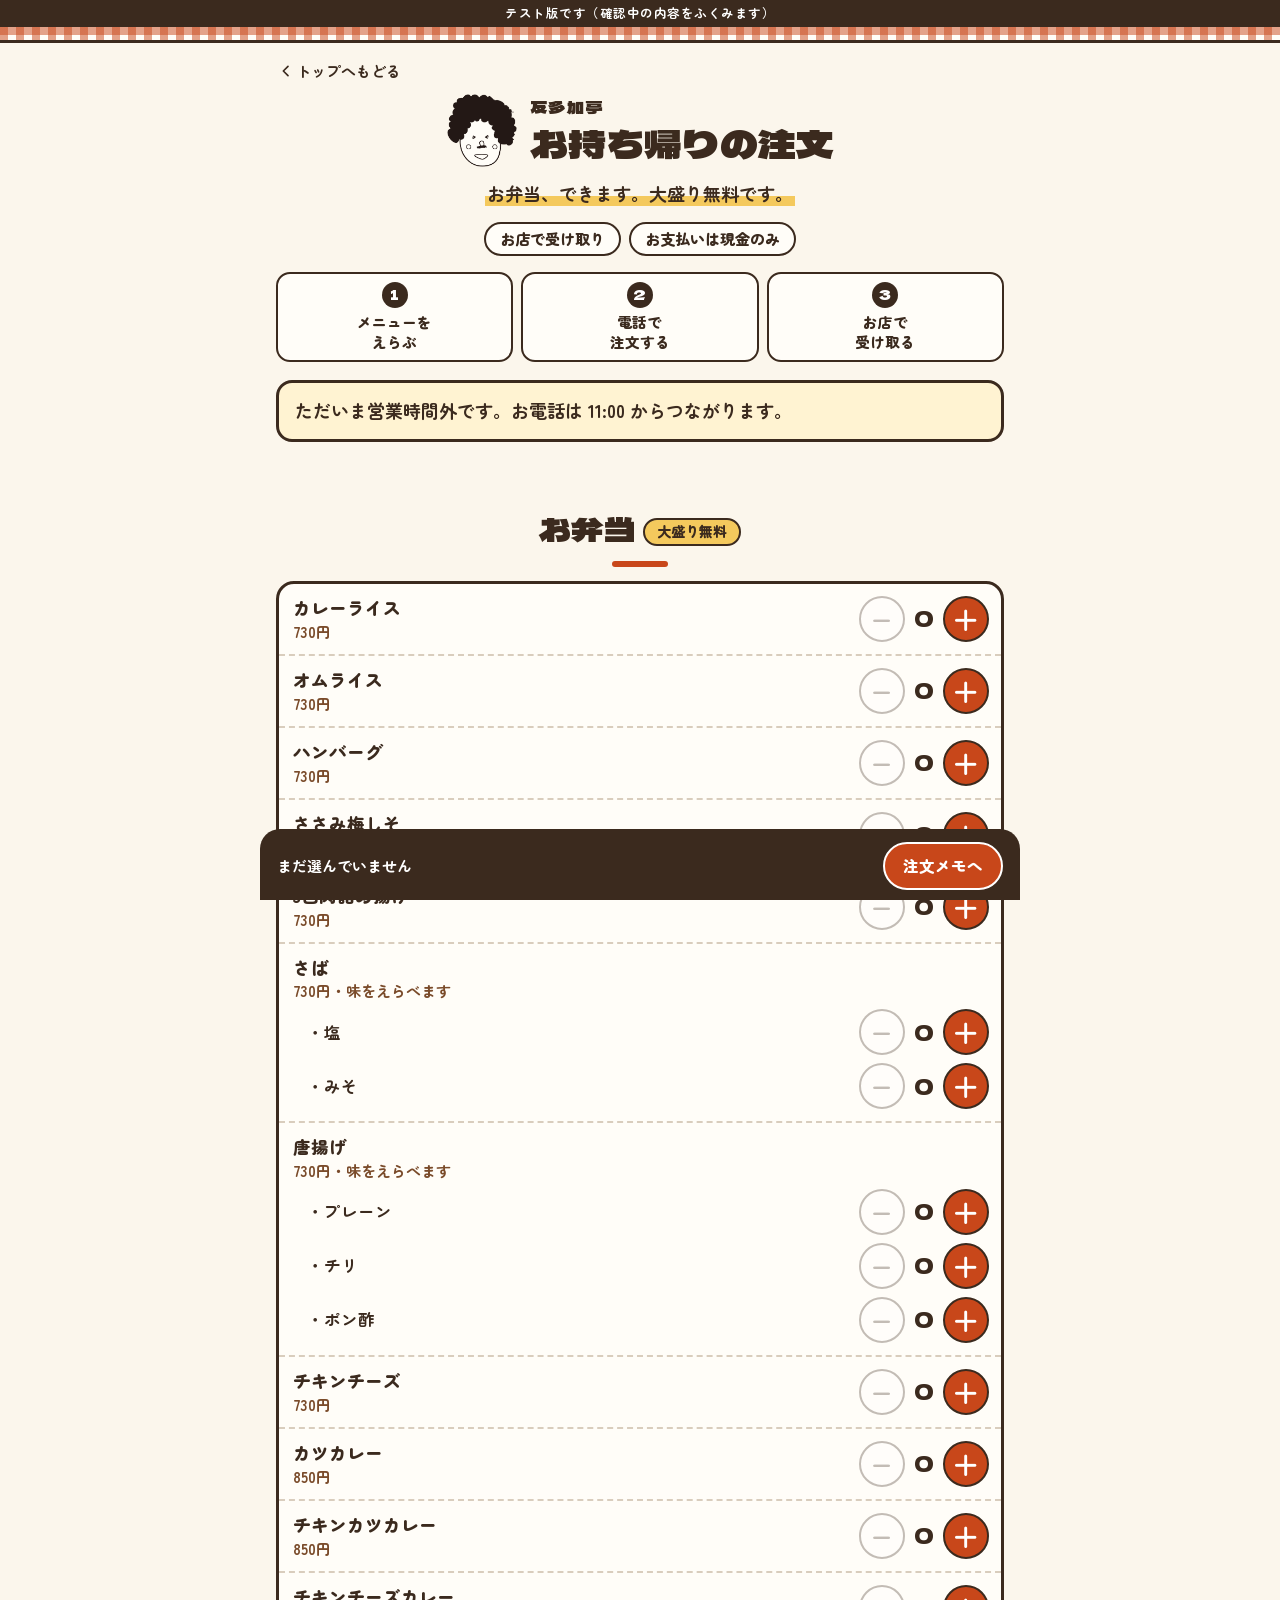
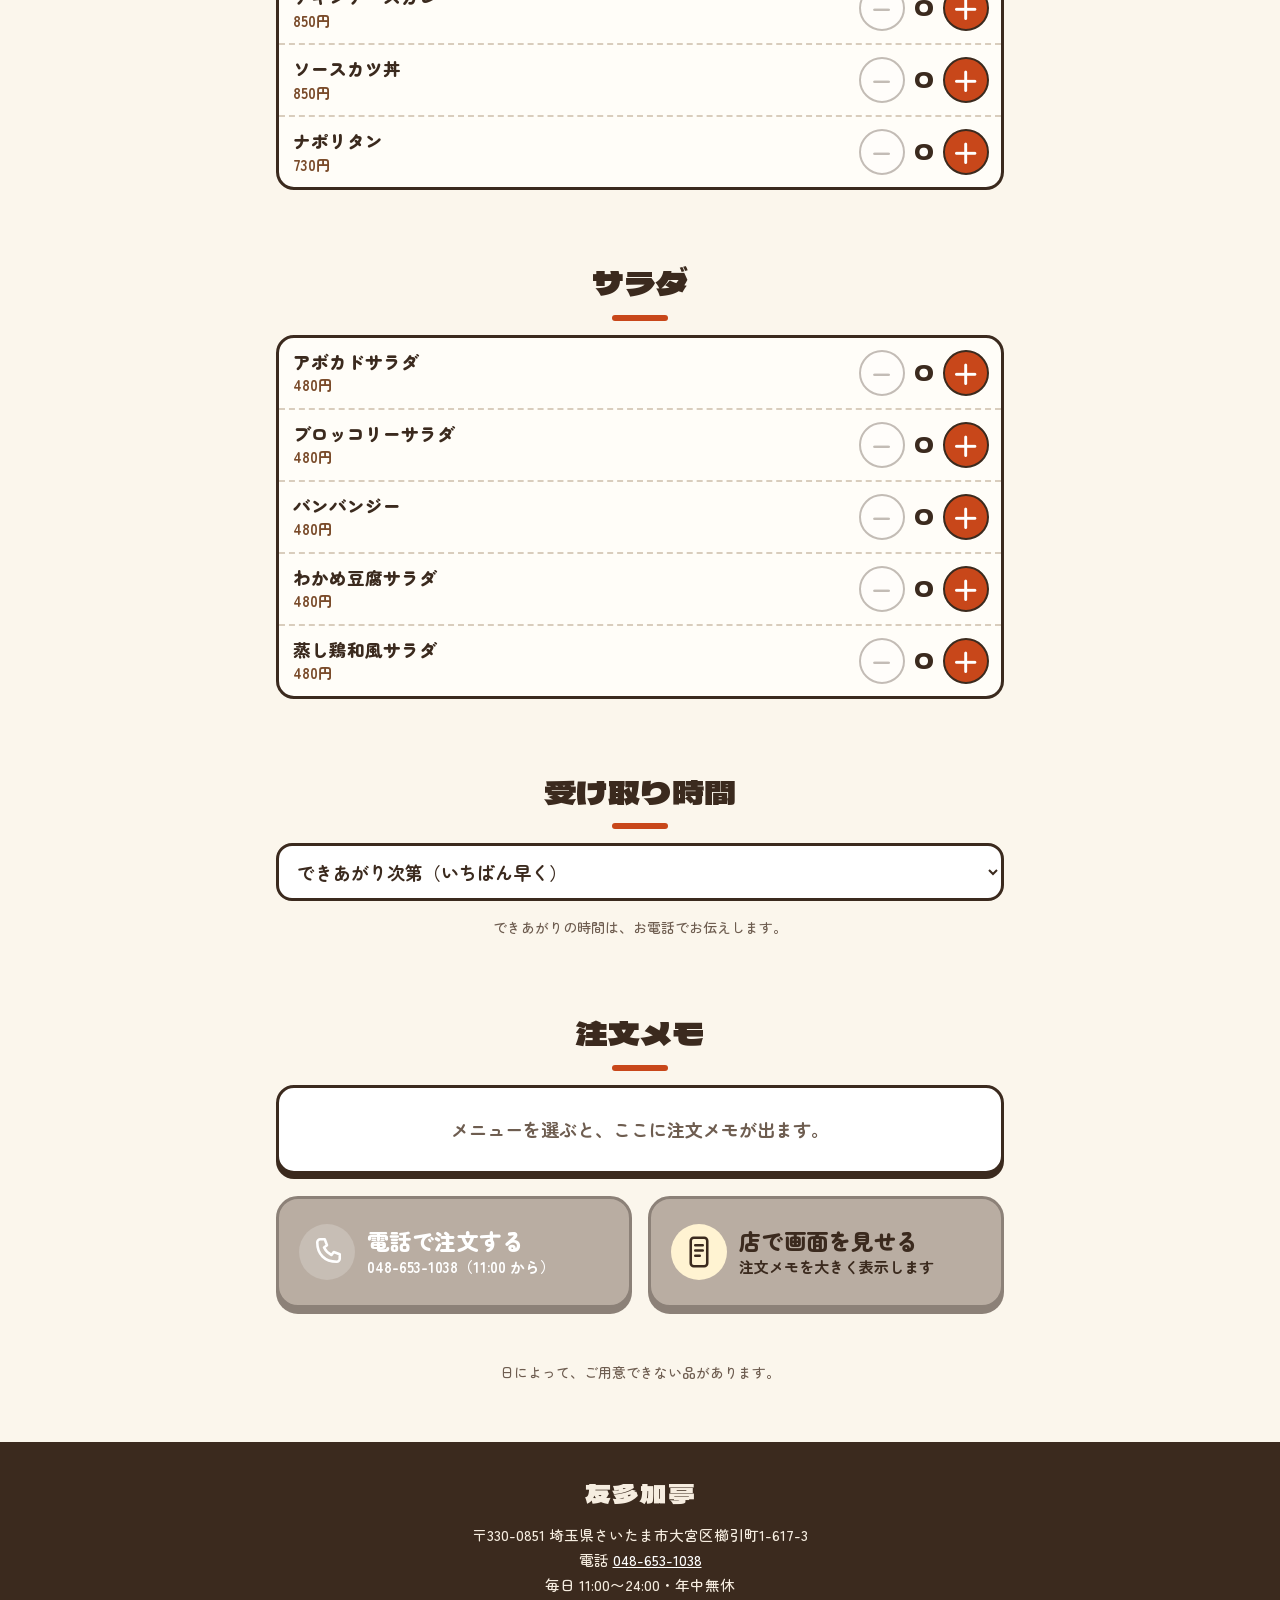
==== takeout.html @ 05f98ed3 "友多加亭 テスト版サイト（トップページと持ち帰り注文ページ） Co-Authored-By: Claude Fable 5.2 <noreply@anthropic.com>" ====
<!DOCTYPE html>
<html lang="ja">
<head>
  <meta charset="utf-8">
  <meta name="viewport" content="width=device-width, initial-scale=1, viewport-fit=cover">
  <title>お持ち帰りの注文｜友多加亭</title>
  <meta name="description" content="友多加亭のお持ち帰りメニュー。お弁当は730円から、大盛り無料。画面で選んで、お電話でご注文ください。お店で受け取り、お支払いは現金のみです。">
  <!-- テスト版：検索に載せない。本番公開のときにこの行を消す -->
  <meta name="robots" content="noindex, nofollow">
  <meta name="theme-color" content="#FBF6EC">
  <meta name="format-detection" content="telephone=no">
  <link rel="icon" href="images/favicon.png" type="image/png">
  <link rel="preconnect" href="https://fonts.googleapis.com">
  <link rel="preconnect" href="https://fonts.gstatic.com" crossorigin>
  <link href="https://fonts.googleapis.com/css2?family=Dela+Gothic+One&family=Yomogi&family=Zen+Maru+Gothic:wght@500;700;900&display=swap" rel="stylesheet">
  <link rel="stylesheet" href="css/style.css?v=4">
</head>
<body>

<svg xmlns="http://www.w3.org/2000/svg" class="sprite" aria-hidden="true">
  <symbol id="i-phone" viewBox="0 0 48 48" fill="none" stroke="currentColor" stroke-width="3.4" stroke-linecap="round" stroke-linejoin="round">
    <path d="M15 7h6l3 8-4 3c2 4 6 8 10 10l3-4 8 3v6c0 2-2 4-4 4C21 37 11 27 11 11c0-2 2-4 4-4z"/>
  </symbol>
  <symbol id="i-show" viewBox="0 0 48 48" fill="none" stroke="currentColor" stroke-width="3.4" stroke-linecap="round" stroke-linejoin="round">
    <rect x="13" y="5" width="22" height="38" rx="4"/><path d="M19 15h10M19 22h10M19 29h6"/>
  </symbol>
  <symbol id="i-arrow" viewBox="0 0 48 48" fill="none" stroke="currentColor" stroke-width="5" stroke-linecap="round" stroke-linejoin="round">
    <path d="M18 10l14 14-14 14"/>
  </symbol>
</svg>

<p class="test-banner">テスト版です（確認中の内容をふくみます）</p>
<div class="gingham" aria-hidden="true"></div>

<header class="subhead">
  <p class="subhead__top"><a class="back" href="index.html"><svg aria-hidden="true"><use href="#i-arrow"/></svg>トップへもどる</a></p>
  <div class="brand">
    <img class="brand__mascot" src="images/mascot-wink.png" width="533" height="560" alt="">
    <div class="brand__text">
      <p class="brand__area">友多加亭</p>
      <h1 class="subhead__title">お持ち帰りの注文</h1>
    </div>
  </div>
  <p class="subhead__copy"><span class="marker">お弁当、できます。大盛り無料です。</span></p>
  <ul class="tags">
    <li class="tag">お店で受け取り</li>
    <li class="tag">お支払いは現金のみ</li>
  </ul>
  <ol class="steps" aria-label="注文の流れ">
    <li>メニューを<br>えらぶ</li>
    <li>電話で<br>注文する</li>
    <li>お店で<br>受け取る</li>
  </ol>
</header>

<p class="alert" id="closed-note" hidden>ただいま営業時間外です。お電話は <span data-open>11:00</span> からつながります。</p>

<main>
  <section class="sec sec--order" aria-labelledby="bento-title">
    <h2 class="sec__title" id="bento-title">お弁当<span class="sec__badge">大盛り無料</span></h2>
    <div class="menu" id="bento-list"></div>
  </section>

  <section class="sec sec--order" aria-labelledby="salad-title">
    <h2 class="sec__title" id="salad-title">サラダ</h2>
    <div class="menu" id="salad-list"></div>
  </section>

  <section class="sec sec--order" aria-labelledby="time-title">
    <h2 class="sec__title" id="time-title">受け取り時間</h2>
    <div class="field">
      <select id="pickup" aria-labelledby="time-title"></select>
    </div>
    <p class="note">できあがりの時間は、お電話でお伝えします。</p>
  </section>

  <section class="sec sec--order" id="memo" aria-labelledby="memo-title">
    <h2 class="sec__title" id="memo-title">注文メモ</h2>
    <div class="memo" aria-live="polite">
      <p class="memo__empty" id="memo-empty">メニューを選ぶと、ここに注文メモが出ます。</p>
      <div id="memo-body" hidden>
        <ul class="memo__list" id="memo-list"></ul>
        <p class="memo__line"><span>合計</span><span><b id="memo-total">0</b>円</span></p>
        <p class="memo__line memo__line--time"><span>受け取り</span><b id="memo-time"></b></p>
        <div class="memo__say">
          <span class="memo__say-label">お電話では、こう伝えてください</span>
          <span id="memo-say"></span>
        </div>
        <p class="memo__pay">お支払いは、受け取りのときに現金でお願いします。</p>
      </div>
    </div>

    <div class="send">
      <a class="bigbtn bigbtn--takeout" id="call" href="tel:0486531038" data-tel="keep">
        <span class="bigbtn__icon"><svg aria-hidden="true"><use href="#i-phone"/></svg></span>
        <span class="bigbtn__text">
          <span class="bigbtn__main">電話で注文する</span>
          <span class="bigbtn__sub" id="call-sub">048-653-1038</span>
        </span>
      </a>
      <button class="bigbtn bigbtn--paper" id="show" type="button">
        <span class="bigbtn__icon"><svg aria-hidden="true"><use href="#i-show"/></svg></span>
        <span class="bigbtn__text">
          <span class="bigbtn__main">店で画面を見せる</span>
          <span class="bigbtn__sub">注文メモを大きく表示します</span>
        </span>
      </button>
    </div>
    <p class="hint" id="hint" role="status"></p>
    <p class="note">日によって、ご用意できない品があります。</p>
  </section>
</main>

<footer class="footer footer--order">
  <p class="footer__name">友多加亭</p>
  <p>〒330-0851 埼玉県さいたま市大宮区櫛引町1-617-3</p>
  <p>電話 <a href="tel:0486531038" data-tel>048-653-1038</a></p>
  <p>毎日 11:00〜24:00・年中無休</p>
</footer>

<div class="cartbar">
  <p class="cartbar__sum" id="cart-sum" aria-live="polite">まだ選んでいません</p>
  <a class="cartbar__go" href="#memo">注文メモへ</a>
</div>

<dialog class="show" id="show-dialog" aria-labelledby="show-title">
  <div class="show__inner">
    <div class="show__head">
      <img src="images/mascot-love.png" width="557" height="560" alt="">
      <h2 class="show__title" id="show-title">持ち帰りの注文です</h2>
    </div>
    <ul class="show__list" id="show-list"></ul>
    <p class="show__line"><span>合計</span><span><b id="show-total">0</b>円</span></p>
    <p class="show__line show__line--time"><span>受け取り</span><b id="show-time"></b></p>
    <p class="show__pay">現金で支払います</p>
    <form method="dialog" class="show__close"><button class="btn btn--ink" type="submit">とじる</button></form>
  </div>
</dialog>

<script src="js/shop-data.js?v=4"></script>
<script src="js/main.js?v=4"></script>
<script src="js/takeout.js?v=4"></script>
</body>
</html>
---- css/style.css ----
/* 友多加亭 — 共通スタイル（トップページ／持ち帰りページ） */

:root {
  --cream: #FBF6EC;
  --paper: #FFFDF8;
  --ink: #3B2A1E;
  --wood: #7A4B2A;
  --green: #2F5D50;
  --kaki: #C8471A;
  --egg: #F4C95D;
  --egg-pale: #FFF3D2;
  --muted: #6E5D50;
  --dash: #D9CDBD;
  --open: #2E9B5B;
  --f-display: "Dela Gothic One", "Zen Maru Gothic", sans-serif;
  --f-body: "Zen Maru Gothic", "Hiragino Maru Gothic ProN", "Hiragino Sans", "Yu Gothic", "Meiryo", sans-serif;
  --f-chalk: "Yomogi", "Zen Maru Gothic", sans-serif;
}

*, *::before, *::after { box-sizing: border-box; }

html { -webkit-text-size-adjust: 100%; scroll-behavior: smooth; }

body {
  margin: 0;
  background: var(--cream);
  color: var(--ink);
  font-family: var(--f-body);
  font-weight: 500;
  font-size: 17px;
  line-height: 1.75;
  -webkit-font-smoothing: antialiased;
  overflow-wrap: anywhere;
}

img { max-width: 100%; height: auto; display: block; }
a { color: inherit; }
p { margin: 0; }
h1, h2 { margin: 0; }
wbr { display: inline; }
.nowrap { display: inline-block; }

:focus-visible { outline: 4px solid #1B6FD6; outline-offset: 3px; border-radius: 6px; }

.sprite { position: absolute; width: 0; height: 0; overflow: hidden; }

/* ---------- 上部の帯 ---------- */

.test-banner {
  background: var(--ink);
  color: #fff;
  font-size: 12.5px;
  font-weight: 700;
  line-height: 1.5;
  text-align: center;
  padding: 4px 12px;
  letter-spacing: .04em;
}

/* 食堂のテーブルクロス風のチェック */
.gingham {
  height: 16px;
  background-color: var(--paper);
  background-image:
    linear-gradient(90deg, rgba(200, 71, 26, .5) 50%, transparent 50%),
    linear-gradient(rgba(200, 71, 26, .5) 50%, transparent 50%);
  background-size: 16px 16px;
  border-bottom: 3px solid var(--ink);
}

/* ---------- ファーストビュー ---------- */

.hero {
  max-width: 760px;
  margin: 0 auto;
  padding: 16px 16px 26px;
  text-align: center;
}

.brand { display: flex; align-items: center; justify-content: center; gap: 12px; }
.brand__mascot { width: 84px; flex: none; }
.brand__text { text-align: left; }
.brand__area { font-size: 13.5px; font-weight: 700; color: var(--wood); letter-spacing: .06em; line-height: 1.4; }
.brand__name {
  font-family: var(--f-display);
  font-weight: 400;
  font-size: clamp(40px, 12.5vw, 60px);
  line-height: 1.12;
  letter-spacing: .04em;
}

.hero__copy { margin: 10px 0 16px; font-weight: 700; font-size: clamp(15.5px, 4.7vw, 20px); line-height: 1.6; }
.marker { background: linear-gradient(transparent 62%, var(--egg) 62%); padding: 0 2px; }

.actions { display: grid; gap: 16px; }

.bigbtn {
  --bg: var(--green);
  display: flex;
  align-items: center;
  gap: 12px;
  width: 100%;
  min-height: 92px;
  padding: 12px 14px;
  border: 3px solid var(--ink);
  border-radius: 22px;
  background: var(--bg);
  color: #fff;
  font: inherit;
  text-align: left;
  text-decoration: none;
  box-shadow: 0 6px 0 var(--ink);
  cursor: pointer;
  transition: transform .08s ease, box-shadow .08s ease;
}
.bigbtn:hover { filter: brightness(1.06); }
.bigbtn:active { transform: translateY(4px); box-shadow: 0 2px 0 var(--ink); }
.bigbtn--takeout { --bg: var(--kaki); }
.bigbtn--paper { --bg: var(--paper); color: var(--ink); }
.bigbtn.is-disabled { --bg: #B9ADA2; box-shadow: 0 6px 0 #8C8178; border-color: #8C8178; }

.bigbtn__icon {
  flex: none;
  display: grid;
  place-items: center;
  width: 46px;
  height: 46px;
  border-radius: 50%;
  background: rgba(255, 255, 255, .2);
}
.bigbtn--paper .bigbtn__icon { background: var(--egg-pale); }
.bigbtn__icon svg { width: 30px; height: 30px; }
.bigbtn__text { flex: 1; min-width: 0; display: flex; flex-direction: column; gap: 2px; }
.bigbtn__main { font-weight: 900; font-size: clamp(19px, 6.1vw, 26px); line-height: 1.25; letter-spacing: .02em; }
.bigbtn__sub { font-size: 13.5px; font-weight: 700; line-height: 1.4; }
.bigbtn__arrow { flex: none; width: 18px; height: 18px; }

.hours {
  margin-top: 24px;
  padding: 10px 14px 12px;
  background: var(--paper);
  border: 3px solid var(--ink);
  border-radius: 18px;
}
.status { display: inline-flex; align-items: center; gap: 8px; font-weight: 900; font-size: 16px; line-height: 1.5; }
.status__dot { width: 12px; height: 12px; border-radius: 50%; background: #A0958B; }
.status.is-open { color: #1F6E40; }
.status.is-open .status__dot { background: var(--open); animation: pulse 2s infinite; }
@keyframes pulse {
  0% { box-shadow: 0 0 0 0 rgba(46, 155, 91, .55); }
  70% { box-shadow: 0 0 0 9px rgba(46, 155, 91, 0); }
  100% { box-shadow: 0 0 0 0 rgba(46, 155, 91, 0); }
}
.hours__time { font-weight: 700; font-size: 15px; line-height: 1.5; }
.hours__time b { font-family: var(--f-display); font-weight: 400; font-size: 25px; letter-spacing: .02em; margin: 0 4px; vertical-align: -2px; }
.hours__chip {
  display: inline-block;
  padding: 1px 10px;
  border: 2px solid var(--ink);
  border-radius: 999px;
  background: var(--egg);
  font-weight: 900;
  font-size: 13.5px;
  vertical-align: 2px;
}

/* ---------- セクション共通 ---------- */

.sec { max-width: 760px; margin: 0 auto; padding: 46px 16px 6px; }
.sec__title {
  font-family: var(--f-display);
  font-weight: 400;
  font-size: clamp(24px, 7vw, 32px);
  line-height: 1.4;
  text-align: center;
  margin-bottom: 14px;
}
.sec__title::after {
  content: "";
  display: block;
  width: 56px;
  height: 6px;
  margin: 10px auto 0;
  border-radius: 3px;
  background: var(--kaki);
}
.sec__lead { text-align: center; margin-bottom: 20px; }
.sec__after { text-align: center; margin-top: 22px; }
.note { margin-top: 14px; font-size: 14px; color: var(--muted); text-align: center; }

.btn {
  display: inline-flex;
  align-items: center;
  justify-content: center;
  gap: 8px;
  min-height: 56px;
  padding: 10px 26px;
  border: 3px solid var(--ink);
  border-radius: 999px;
  background: var(--paper);
  color: var(--ink);
  font: inherit;
  font-weight: 900;
  font-size: 17px;
  line-height: 1.3;
  text-decoration: none;
  box-shadow: 0 4px 0 var(--ink);
  cursor: pointer;
  transition: transform .08s ease, box-shadow .08s ease;
}
.btn:active { transform: translateY(3px); box-shadow: 0 1px 0 var(--ink); }
.btn svg { width: 22px; height: 22px; flex: none; }
.btn--green { background: var(--green); color: #fff; }
.btn--kaki { background: var(--kaki); color: #fff; }
.btn--ink { background: var(--ink); color: #fff; }

/* ---------- 定食のしくみ ---------- */

.plans { list-style: none; margin: 0; padding: 0; display: grid; grid-template-columns: repeat(3, 1fr); gap: 10px; }
.plan {
  padding: 12px 4px;
  background: var(--paper);
  border: 3px solid var(--ink);
  border-radius: 18px;
  box-shadow: 0 4px 0 var(--ink);
  text-align: center;
  line-height: 1.4;
}
.plan__count { display: block; font-weight: 900; font-size: 14px; white-space: nowrap; }
.plan__count b { font-family: var(--f-display); font-weight: 400; font-size: 26px; color: var(--kaki); margin: 0 1px; }
.plan__dishes { display: flex; justify-content: center; gap: 4px; margin: 6px 0 8px; }
.plan__dish { width: 20px; height: 20px; border-radius: 50%; border: 3px solid var(--ink); background: var(--egg); }
.plan__price { display: block; font-weight: 900; font-size: 13.5px; white-space: nowrap; }
.plan__price b { font-family: var(--f-display); font-weight: 400; font-size: 18px; margin-right: 1px; }

/* ---------- 黒板 ---------- */

.board {
  padding: 18px 16px 16px;
  background-color: var(--green);
  background-image:
    radial-gradient(ellipse at 18% 12%, rgba(255, 255, 255, .09), transparent 55%),
    radial-gradient(ellipse at 88% 85%, rgba(255, 255, 255, .06), transparent 50%);
  border: 10px solid #8A5A35;
  border-radius: 10px;
  outline: 3px solid var(--ink);
  box-shadow: inset 0 0 0 3px rgba(0, 0, 0, .28), 0 8px 0 var(--ink);
  color: #FBF8EE;
  font-family: var(--f-chalk);
  line-height: 1.6;
}
.board__title { text-align: center; font-size: 21px; letter-spacing: .08em; color: #FFE08A; margin-bottom: 8px; }
.board__list { list-style: none; margin: 0 auto; padding: 0; display: grid; gap: 4px 20px; font-size: 21px; width: fit-content; }
.board__list li::before { content: "・"; }
.board__foot { margin-top: 12px; padding-top: 10px; border-top: 2px dashed rgba(255, 255, 255, .4); text-align: center; font-size: 16px; }

/* ---------- 持ち帰りの案内 ---------- */

.snaps { list-style: none; margin: 4px 0 22px; padding: 0 4px; display: grid; grid-template-columns: repeat(3, 1fr); gap: 10px; }
.snap { padding: 5px; background: #fff; border: 3px solid var(--ink); border-radius: 12px; box-shadow: 0 4px 0 var(--ink); }
.snap img { width: 100%; aspect-ratio: 1 / 1; object-fit: cover; border-radius: 6px; }
.snap:nth-child(1) { transform: rotate(-2.5deg); }
.snap:nth-child(2) { transform: rotate(1.5deg) translateY(6px); }
.snap:nth-child(3) { transform: rotate(-1deg); }

.tags { list-style: none; margin: 0 0 16px; padding: 0; display: flex; flex-wrap: wrap; justify-content: center; gap: 8px; }
.tag { padding: 3px 14px; background: var(--paper); border: 2.5px solid var(--ink); border-radius: 999px; font-weight: 900; font-size: 15px; line-height: 1.6; }
.tag--strong { background: var(--egg); }

/* ---------- お店のこと ---------- */

.about { display: flex; align-items: flex-end; gap: 14px; }
.about__mascot { width: 84px; flex: none; }
.bubble {
  position: relative;
  flex: 1;
  padding: 14px 16px;
  background: var(--paper);
  border: 3px solid var(--ink);
  border-radius: 20px;
  font-weight: 700;
}
.bubble::before {
  content: "";
  position: absolute;
  left: -11px;
  bottom: 26px;
  width: 16px;
  height: 16px;
  background: var(--paper);
  border-left: 3px solid var(--ink);
  border-bottom: 3px solid var(--ink);
  transform: rotate(45deg);
}
.bubble__sign { margin-top: 6px; text-align: right; font-size: 14px; color: var(--wood); }

/* ---------- 店舗情報 ---------- */

.info { margin: 0; padding: 4px 16px; background: var(--paper); border: 3px solid var(--ink); border-radius: 18px; }
.info__row { display: grid; grid-template-columns: 5em 1fr; gap: 10px; padding: 12px 0; border-bottom: 2px dashed var(--dash); }
.info__row:last-child { border-bottom: 0; }
.info dt { font-weight: 900; color: var(--wood); }
.info dd { margin: 0; font-weight: 700; }
.tel { font-family: var(--f-display); font-weight: 400; font-size: 19px; white-space: nowrap; text-decoration-thickness: 2px; text-underline-offset: 4px; }

.map { margin-top: 16px; border: 3px solid var(--ink); border-radius: 18px; overflow: hidden; aspect-ratio: 4 / 3; background: #E8E0D2; }
.map iframe { display: block; width: 100%; height: 100%; border: 0; }

/* ---------- フッター ---------- */

.footer { margin-top: 52px; padding: 28px 16px 104px; background: var(--ink); color: #F6EDE0; text-align: center; font-size: 14.5px; }
.footer__name { font-family: var(--f-display); font-size: 26px; letter-spacing: .06em; margin-bottom: 6px; }
.footer a { color: #fff; }

/* ---------- 画面下の固定バー（トップページ） ---------- */

.dock {
  position: fixed;
  left: 0; right: 0; bottom: 0;
  z-index: 20;
  display: grid;
  grid-template-columns: repeat(3, 1fr);
  gap: 8px;
  padding: 8px 10px calc(8px + env(safe-area-inset-bottom));
  background: rgba(251, 246, 236, .97);
  border-top: 3px solid var(--ink);
  transform: translateY(110%);
  visibility: hidden;
  transition: transform .25s ease, visibility .25s;
}
.dock.is-shown { transform: none; visibility: visible; }
.dock__btn {
  display: flex;
  flex-direction: column;
  align-items: center;
  justify-content: center;
  gap: 1px;
  min-height: 58px;
  border: 2.5px solid var(--ink);
  border-radius: 14px;
  background: var(--paper);
  color: var(--ink);
  font-weight: 900;
  font-size: 13.5px;
  line-height: 1.3;
  text-decoration: none;
}
.dock__btn svg { width: 24px; height: 24px; }
.dock__btn--menu { background: var(--green); color: #fff; }
.dock__btn--takeout { background: var(--kaki); color: #fff; }

/* ---------- ダイアログ ---------- */

dialog { color: var(--ink); font-family: var(--f-body); }
dialog::backdrop { background: rgba(59, 42, 30, .6); }

.note[open] { display: grid; gap: 12px; justify-items: center; }
dialog.note {
  width: min(92vw, 380px);
  padding: 22px 20px 20px;
  background: var(--paper);
  border: 3px solid var(--ink);
  border-radius: 22px;
  text-align: center;
}
dialog.note h2 { font-family: var(--f-display); font-weight: 400; font-size: 22px; }
.note__mascot { width: 92px; }

/* ==========================================================
   持ち帰り注文ページ
   ========================================================== */

.subhead { max-width: 760px; margin: 0 auto; padding: 6px 16px 0; text-align: center; }
.back { display: inline-flex; align-items: center; gap: 2px; min-height: 44px; padding: 6px 10px 6px 2px; font-weight: 700; font-size: 15px; text-decoration: none; }
.back svg { width: 16px; height: 16px; transform: rotate(180deg); }
.subhead__top { text-align: left; }
.subhead .brand__mascot { width: 72px; }
.subhead .brand__area { font-family: var(--f-display); font-weight: 400; font-size: 17px; color: var(--ink); letter-spacing: .08em; }
.subhead__title { font-family: var(--f-display); font-weight: 400; font-size: clamp(26px, 8vw, 38px); line-height: 1.25; }
.subhead__copy { margin: 10px 0 12px; font-weight: 700; }

.steps { list-style: none; margin: 4px 0 0; padding: 0; display: grid; grid-template-columns: repeat(3, 1fr); gap: 8px; counter-reset: step; }
.steps li { counter-increment: step; padding: 8px 4px; background: var(--paper); border: 2.5px solid var(--ink); border-radius: 14px; font-weight: 900; font-size: 14.5px; line-height: 1.4; }
.steps li::before {
  content: counter(step);
  display: grid;
  place-items: center;
  width: 26px;
  height: 26px;
  margin: 0 auto 4px;
  border-radius: 50%;
  background: var(--ink);
  color: #fff;
  font-family: var(--f-display);
  font-weight: 400;
  font-size: 14px;
}

.alert { max-width: 728px; margin: 18px 16px 0; padding: 12px 16px; background: var(--egg-pale); border: 3px solid var(--ink); border-radius: 16px; font-weight: 700; }
@media (min-width: 760px) { .alert { margin-left: auto; margin-right: auto; } }

.sec--order { padding-top: 34px; }
.sec__badge { display: inline-block; margin-left: 8px; padding: 2px 12px; background: var(--egg); border: 2.5px solid var(--ink); border-radius: 999px; font-family: var(--f-body); font-weight: 900; font-size: 14px; vertical-align: 5px; }

.menu { background: var(--paper); border: 3px solid var(--ink); border-radius: 18px; overflow: hidden; }
.item { padding: 12px 12px 12px 14px; border-bottom: 2px dashed var(--dash); transition: background-color .15s; }
.item:last-child { border-bottom: 0; }
.item.is-on { background: var(--egg-pale); }
.item__row { display: flex; align-items: center; gap: 10px; }
.item__info { flex: 1; min-width: 0; line-height: 1.4; }
.item__name { display: block; font-weight: 900; font-size: 17.5px; }
.item__price { display: block; font-weight: 700; font-size: 15px; color: var(--wood); }
.item__row--opt { margin-top: 8px; padding-left: 14px; }
.item__row--opt .item__name { font-size: 16.5px; font-weight: 700; }
.item__row--opt .item__name::before { content: "・"; }

.stepper { flex: none; display: flex; align-items: center; }
.stepper__btn {
  display: grid;
  place-items: center;
  width: 46px;
  height: 46px;
  padding: 0;
  border: 2.5px solid var(--ink);
  border-radius: 50%;
  background: #fff;
  color: var(--ink);
  font: inherit;
  font-weight: 900;
  font-size: 26px;
  line-height: 1;
  cursor: pointer;
}
.stepper__btn--plus { background: var(--kaki); color: #fff; }
.stepper__btn:disabled { opacity: .3; cursor: default; }
.stepper__btn:not(:disabled):active { transform: scale(.94); }
.stepper__num { width: 38px; text-align: center; font-family: var(--f-display); font-size: 21px; line-height: 1; }

.large { display: flex; align-items: center; gap: 8px; width: fit-content; margin: 8px 0 0 auto; padding: 4px 10px 4px 6px; min-height: 40px; font-weight: 700; font-size: 15.5px; cursor: pointer; }
.large input { width: 24px; height: 24px; margin: 0; accent-color: var(--kaki); }
.large[hidden] { display: none; }

.field select {
  width: 100%;
  min-height: 58px;
  padding: 10px 14px;
  border: 3px solid var(--ink);
  border-radius: 16px;
  background: #fff;
  color: var(--ink);
  font: inherit;
  font-weight: 700;
  font-size: 18px;
}

.memo { padding: 16px; background: #fff; border: 3px solid var(--ink); border-radius: 18px; box-shadow: 0 5px 0 var(--ink); }
.memo__empty { padding: 10px 0; text-align: center; color: var(--muted); font-weight: 700; }
.memo__list { list-style: none; margin: 0; padding: 0; }
.memo__list li { display: flex; justify-content: space-between; gap: 12px; padding: 8px 0; border-bottom: 2px dashed var(--dash); font-weight: 700; }
.memo__list span:last-child { flex: none; white-space: nowrap; }
.memo__line { display: flex; justify-content: space-between; align-items: baseline; gap: 12px; margin-top: 10px; font-weight: 900; }
.memo__line b { font-family: var(--f-display); font-weight: 400; font-size: 28px; }
.memo__line--time b { font-family: var(--f-body); font-weight: 900; font-size: 18px; }
.memo__say { margin-top: 14px; padding: 12px 14px; background: var(--egg-pale); border-radius: 14px; font-weight: 700; }
.memo__say-label { display: block; margin-bottom: 2px; font-size: 13.5px; font-weight: 900; color: var(--wood); }
.memo__pay { margin-top: 10px; text-align: center; font-size: 14.5px; font-weight: 700; color: var(--muted); }

.send { display: grid; gap: 16px; margin-top: 22px; }
.hint { margin-top: 12px; text-align: center; font-size: 14.5px; font-weight: 700; color: var(--kaki); min-height: 1.75em; }

.footer--order { padding-bottom: 110px; }

/* 画面下の合計バー */
.cartbar {
  position: fixed;
  left: 0; right: 0; bottom: 0;
  z-index: 20;
  display: flex;
  align-items: center;
  justify-content: space-between;
  gap: 10px;
  padding: 10px 14px calc(10px + env(safe-area-inset-bottom));
  background: var(--ink);
  color: #fff;
}
.cartbar__sum { font-weight: 700; font-size: 15px; line-height: 1.3; }
.cartbar__sum b { font-family: var(--f-display); font-weight: 400; font-size: 23px; margin: 0 2px 0 6px; }
.cartbar__go {
  flex: none;
  display: inline-flex;
  align-items: center;
  min-height: 48px;
  padding: 6px 18px;
  border: 2.5px solid #fff;
  border-radius: 999px;
  background: var(--kaki);
  color: #fff;
  font-weight: 900;
  font-size: 15.5px;
  text-decoration: none;
}

/* 店で見せる画面 */
dialog.show {
  width: 100vw;
  height: 100vh;
  height: 100dvh;
  max-width: none;
  max-height: none;
  margin: 0;
  padding: 22px 18px 28px;
  border: 0;
  background: var(--paper);
  overflow: auto;
}
.show__inner { max-width: 640px; margin: 0 auto; }
.show__head { display: flex; align-items: center; gap: 12px; margin-bottom: 14px; }
.show__head img { width: 64px; flex: none; }
.show__title { font-family: var(--f-display); font-weight: 400; font-size: 26px; line-height: 1.3; }
.show__list { list-style: none; margin: 0; padding: 0; border-top: 3px solid var(--ink); }
.show__list li { display: flex; justify-content: space-between; gap: 14px; padding: 12px 0; border-bottom: 2px dashed var(--dash); font-weight: 900; font-size: 25px; line-height: 1.35; }
.show__list span:last-child { flex: none; white-space: nowrap; }
.show__line { display: flex; justify-content: space-between; align-items: baseline; gap: 12px; margin-top: 14px; font-weight: 900; font-size: 20px; }
.show__line b { font-family: var(--f-display); font-weight: 400; font-size: 36px; }
.show__line--time b { font-family: var(--f-body); font-weight: 900; font-size: 26px; }
.show__pay { margin: 16px 0 22px; padding: 10px; background: var(--egg); border: 3px solid var(--ink); border-radius: 14px; text-align: center; font-weight: 900; font-size: 19px; }
.show__close { text-align: center; }

/* ---------- 画面幅ごとの調整 ---------- */

@media (max-width: 339px) {
  .bigbtn__arrow { display: none; }
  .plan__price b { font-size: 18px; }
}

@media (min-width: 480px) {
  .board__list { grid-template-columns: 1fr 1fr; }
  .about__mascot { width: 130px; }
  .plan__count { font-size: 16px; }
  .plan__count b { font-size: 32px; }
  .plan__price { font-size: 15px; }
  .plan__price b { font-size: 24px; }
  .tel { font-size: 23px; }
}

@media (min-width: 760px) {
  body { font-size: 18px; }
  .hero { padding-top: 34px; padding-bottom: 40px; }
  .brand__mascot { width: 120px; }
  .brand__area { font-size: 16px; }
  .hero__copy { margin: 16px 0 26px; }
  .actions { grid-template-columns: 1fr 1fr; gap: 20px; }
  .bigbtn { min-height: 112px; padding: 16px 20px; }
  .bigbtn__icon { width: 56px; height: 56px; }
  .bigbtn__icon svg { width: 36px; height: 36px; }
  .bigbtn__main { font-size: 22px; white-space: nowrap; }
  .bigbtn__sub { font-size: 15px; }
  .hours { width: fit-content; margin-left: auto; margin-right: auto; padding: 12px 36px 14px; }
  .sec { padding-top: 64px; }
  .plans { gap: 18px; }
  .plan { padding: 18px 8px; }
  .plan__count { font-size: 18px; }
  .plan__count b { font-size: 40px; }
  .plan__price { font-size: 17px; }
  .plan__price b { font-size: 30px; }
  .board { padding: 26px 30px 22px; }
  .board__list { font-size: 25px; }
  .snaps { gap: 22px; padding: 0 30px; }
  .send { grid-template-columns: 1fr 1fr; }
  .dock, .cartbar { left: 50%; right: auto; width: min(100%, 760px); transform: translate(-50%, 110%); border: 3px solid var(--ink); border-bottom: 0; border-radius: 20px 20px 0 0; }
  .dock.is-shown { transform: translate(-50%, 0); }
  .cartbar { transform: translate(-50%, 0); }
}

@media (prefers-reduced-motion: reduce) {
  html { scroll-behavior: auto; }
  * { animation: none !important; transition: none !important; }
}
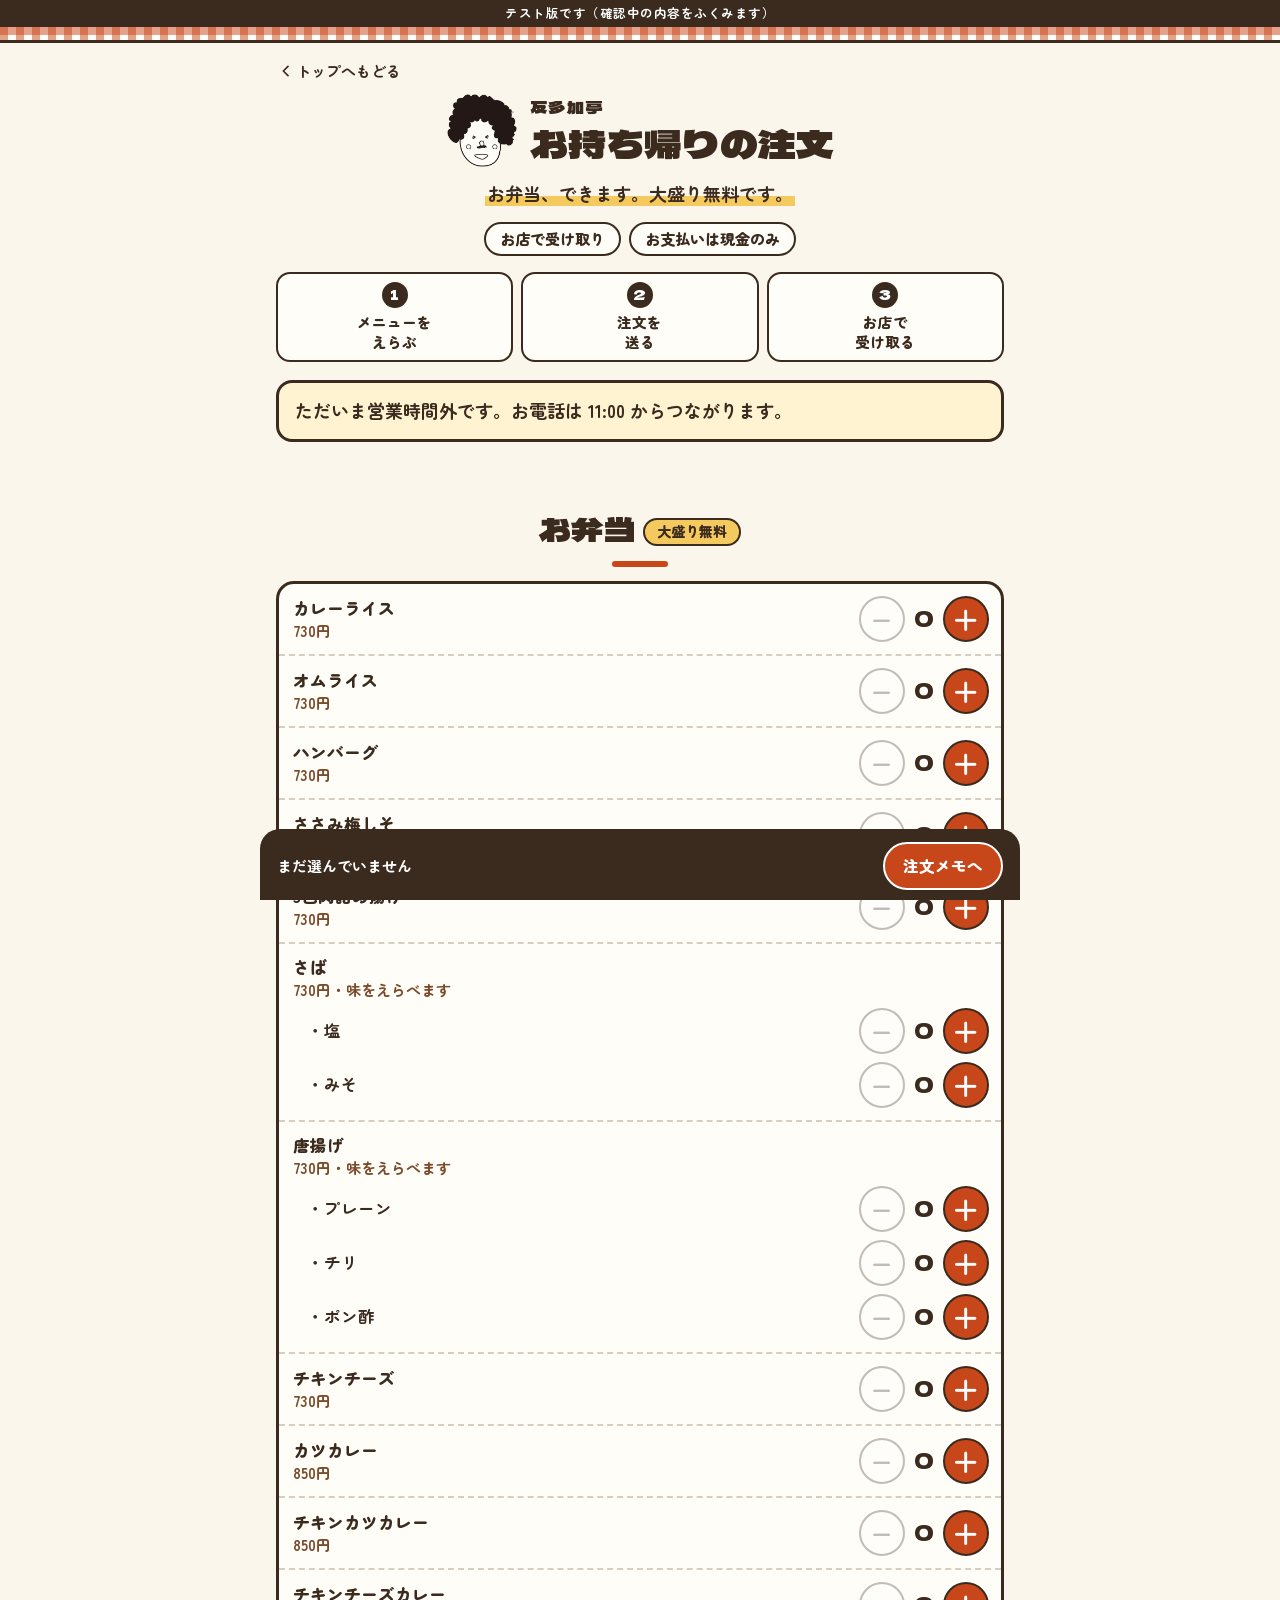
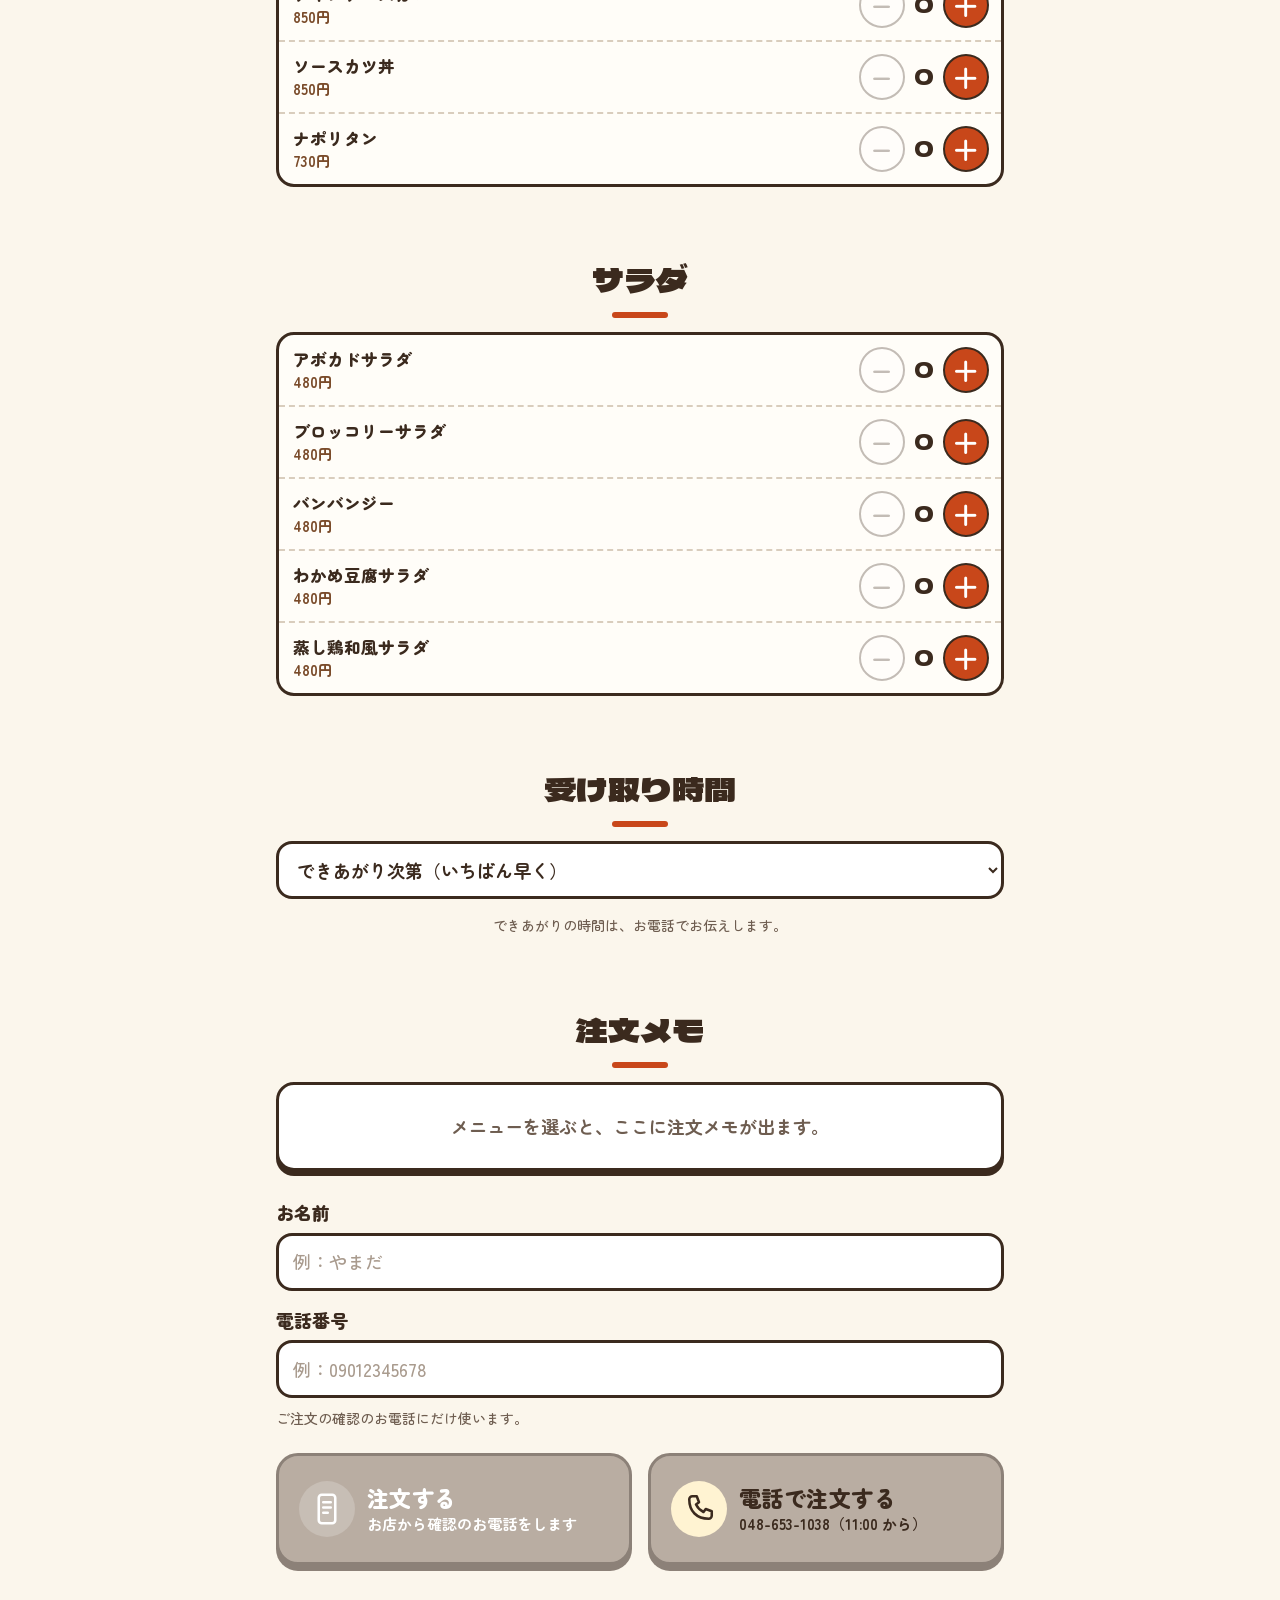
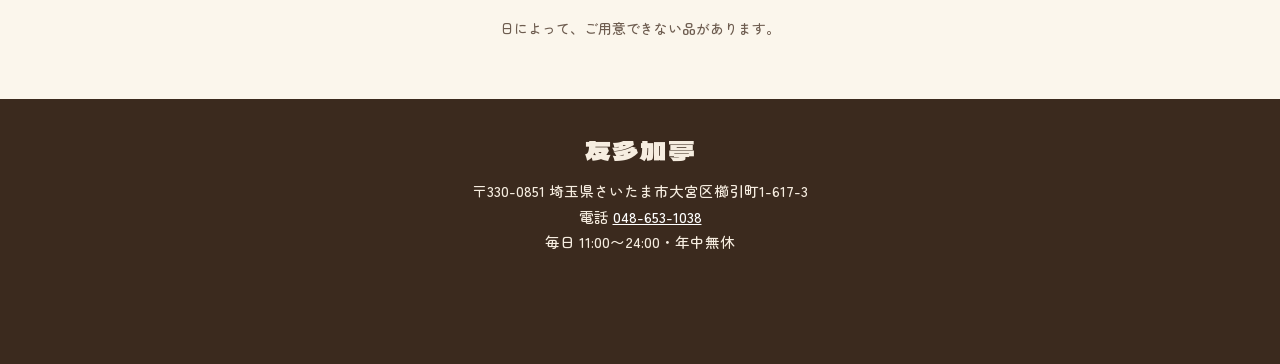
==== commit 9942b911: "持ち帰り注文を「注文する」ボタンで送れるようにする 名前と電話番号の入力欄を追加し、電話で注文するボタンと位置を入れ替えた。送信先が未設定のあいだは送信しない。  Co-Authored-By: Cl" ====
--- a/takeout.html
+++ b/takeout.html
@@ -13,7 +13,7 @@
   <link rel="preconnect" href="https://fonts.googleapis.com">
   <link rel="preconnect" href="https://fonts.gstatic.com" crossorigin>
   <link href="https://fonts.googleapis.com/css2?family=Dela+Gothic+One&family=Yomogi&family=Zen+Maru+Gothic:wght@500;700;900&display=swap" rel="stylesheet">
-  <link rel="stylesheet" href="css/style.css?v=4">
+  <link rel="stylesheet" href="css/style.css?v=6">
 </head>
 <body>
 
@@ -48,7 +48,7 @@
   </ul>
   <ol class="steps" aria-label="注文の流れ">
     <li>メニューを<br>えらぶ</li>
-    <li>電話で<br>注文する</li>
+    <li>注文を<br>送る</li>
     <li>お店で<br>受け取る</li>
   </ol>
 </header>
@@ -90,21 +90,30 @@
       </div>
     </div>
 
+    <div class="who">
+      <label class="who__field" for="cust-name">お名前</label>
+      <input class="who__input" id="cust-name" type="text" autocomplete="name" maxlength="30" placeholder="例：やまだ">
+      <label class="who__field" for="cust-tel">電話番号</label>
+      <input class="who__input" id="cust-tel" type="tel" inputmode="tel" autocomplete="tel" maxlength="13" placeholder="例：09012345678">
+      <input class="who__hp" id="cust-web" type="text" name="website" tabindex="-1" autocomplete="off" aria-hidden="true">
+      <p class="who__note">ご注文の確認のお電話にだけ使います。</p>
+    </div>
+
     <div class="send">
-      <a class="bigbtn bigbtn--takeout" id="call" href="tel:0486531038" data-tel="keep">
+      <button class="bigbtn bigbtn--takeout" id="order" type="button">
+        <span class="bigbtn__icon"><svg aria-hidden="true"><use href="#i-show"/></svg></span>
+        <span class="bigbtn__text">
+          <span class="bigbtn__main" id="order-main">注文する</span>
+          <span class="bigbtn__sub">お店から確認のお電話をします</span>
+        </span>
+      </button>
+      <a class="bigbtn bigbtn--paper" id="call" href="tel:0486531038" data-tel="keep">
         <span class="bigbtn__icon"><svg aria-hidden="true"><use href="#i-phone"/></svg></span>
         <span class="bigbtn__text">
           <span class="bigbtn__main">電話で注文する</span>
           <span class="bigbtn__sub" id="call-sub">048-653-1038</span>
         </span>
       </a>
-      <button class="bigbtn bigbtn--paper" id="show" type="button">
-        <span class="bigbtn__icon"><svg aria-hidden="true"><use href="#i-show"/></svg></span>
-        <span class="bigbtn__text">
-          <span class="bigbtn__main">店で画面を見せる</span>
-          <span class="bigbtn__sub">注文メモを大きく表示します</span>
-        </span>
-      </button>
     </div>
     <p class="hint" id="hint" role="status"></p>
     <p class="note">日によって、ご用意できない品があります。</p>
@@ -123,22 +132,16 @@
   <a class="cartbar__go" href="#memo">注文メモへ</a>
 </div>
 
-<dialog class="show" id="show-dialog" aria-labelledby="show-title">
-  <div class="show__inner">
-    <div class="show__head">
-      <img src="images/mascot-love.png" width="557" height="560" alt="">
-      <h2 class="show__title" id="show-title">持ち帰りの注文です</h2>
-    </div>
-    <ul class="show__list" id="show-list"></ul>
-    <p class="show__line"><span>合計</span><span><b id="show-total">0</b>円</span></p>
-    <p class="show__line show__line--time"><span>受け取り</span><b id="show-time"></b></p>
-    <p class="show__pay">現金で支払います</p>
-    <form method="dialog" class="show__close"><button class="btn btn--ink" type="submit">とじる</button></form>
-  </div>
+<dialog class="note" id="result" aria-labelledby="result-title">
+  <img src="images/mascot-love.png" width="557" height="560" alt="" class="note__mascot">
+  <h2 id="result-title"></h2>
+  <p id="result-text"></p>
+  <p><a class="btn btn--paper" href="tel:0486531038" data-tel="keep"><svg aria-hidden="true"><use href="#i-phone"/></svg>048-653-1038</a></p>
+  <form method="dialog"><button class="btn btn--ink" type="submit">とじる</button></form>
 </dialog>
 
-<script src="js/shop-data.js?v=4"></script>
-<script src="js/main.js?v=4"></script>
-<script src="js/takeout.js?v=4"></script>
+<script src="js/shop-data.js?v=6"></script>
+<script src="js/main.js?v=6"></script>
+<script src="js/takeout.js?v=6"></script>
 </body>
 </html>
--- a/css/style.css
+++ b/css/style.css
@@ -408,7 +408,7 @@
 .item.is-on { background: var(--egg-pale); }
 .item__row { display: flex; align-items: center; gap: 10px; }
 .item__info { flex: 1; min-width: 0; line-height: 1.4; }
-.item__name { display: block; font-weight: 900; font-size: 17.5px; }
+.item__name { display: block; font-weight: 900; font-size: 16.5px; }
 .item__price { display: block; font-weight: 700; font-size: 15px; color: var(--wood); }
 .item__row--opt { margin-top: 8px; padding-left: 14px; }
 .item__row--opt .item__name { font-size: 16.5px; font-weight: 700; }
@@ -464,6 +464,24 @@
 .memo__say { margin-top: 14px; padding: 12px 14px; background: var(--egg-pale); border-radius: 14px; font-weight: 700; }
 .memo__say-label { display: block; margin-bottom: 2px; font-size: 13.5px; font-weight: 900; color: var(--wood); }
 .memo__pay { margin-top: 10px; text-align: center; font-size: 14.5px; font-weight: 700; color: var(--muted); }
+
+.who { margin-top: 26px; }
+.who__field { display: block; margin: 14px 0 4px; font-weight: 900; }
+.who__input {
+  width: 100%;
+  min-height: 58px;
+  padding: 10px 14px;
+  border: 3px solid var(--ink);
+  border-radius: 16px;
+  background: #fff;
+  color: var(--ink);
+  font: inherit;
+  font-weight: 700;
+  font-size: 18px;
+}
+.who__input::placeholder { color: #A99B8E; font-weight: 500; }
+.who__hp { position: absolute; left: -9999px; width: 1px; height: 1px; opacity: 0; }
+.who__note { margin-top: 8px; font-size: 14px; color: var(--muted); }
 
 .send { display: grid; gap: 16px; margin-top: 22px; }
 .hint { margin-top: 12px; text-align: center; font-size: 14.5px; font-weight: 700; color: var(--kaki); min-height: 1.75em; }
